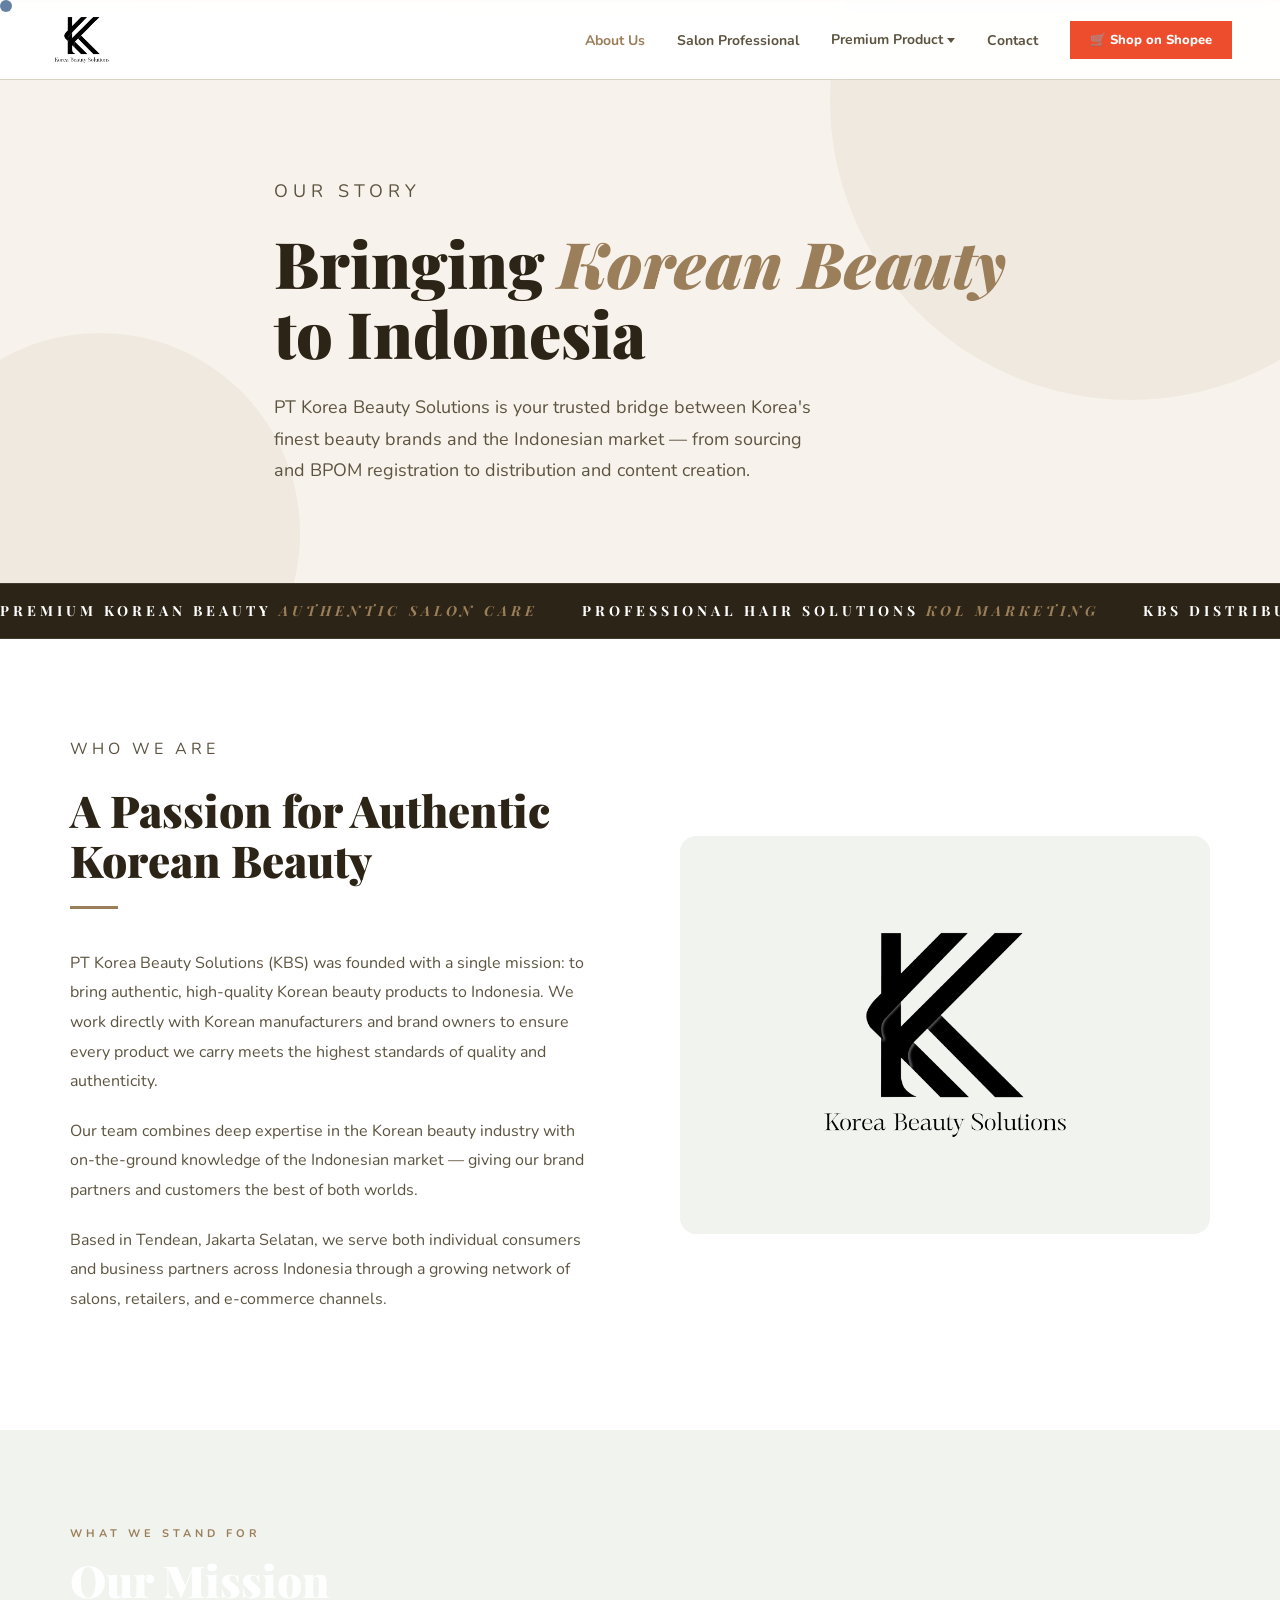
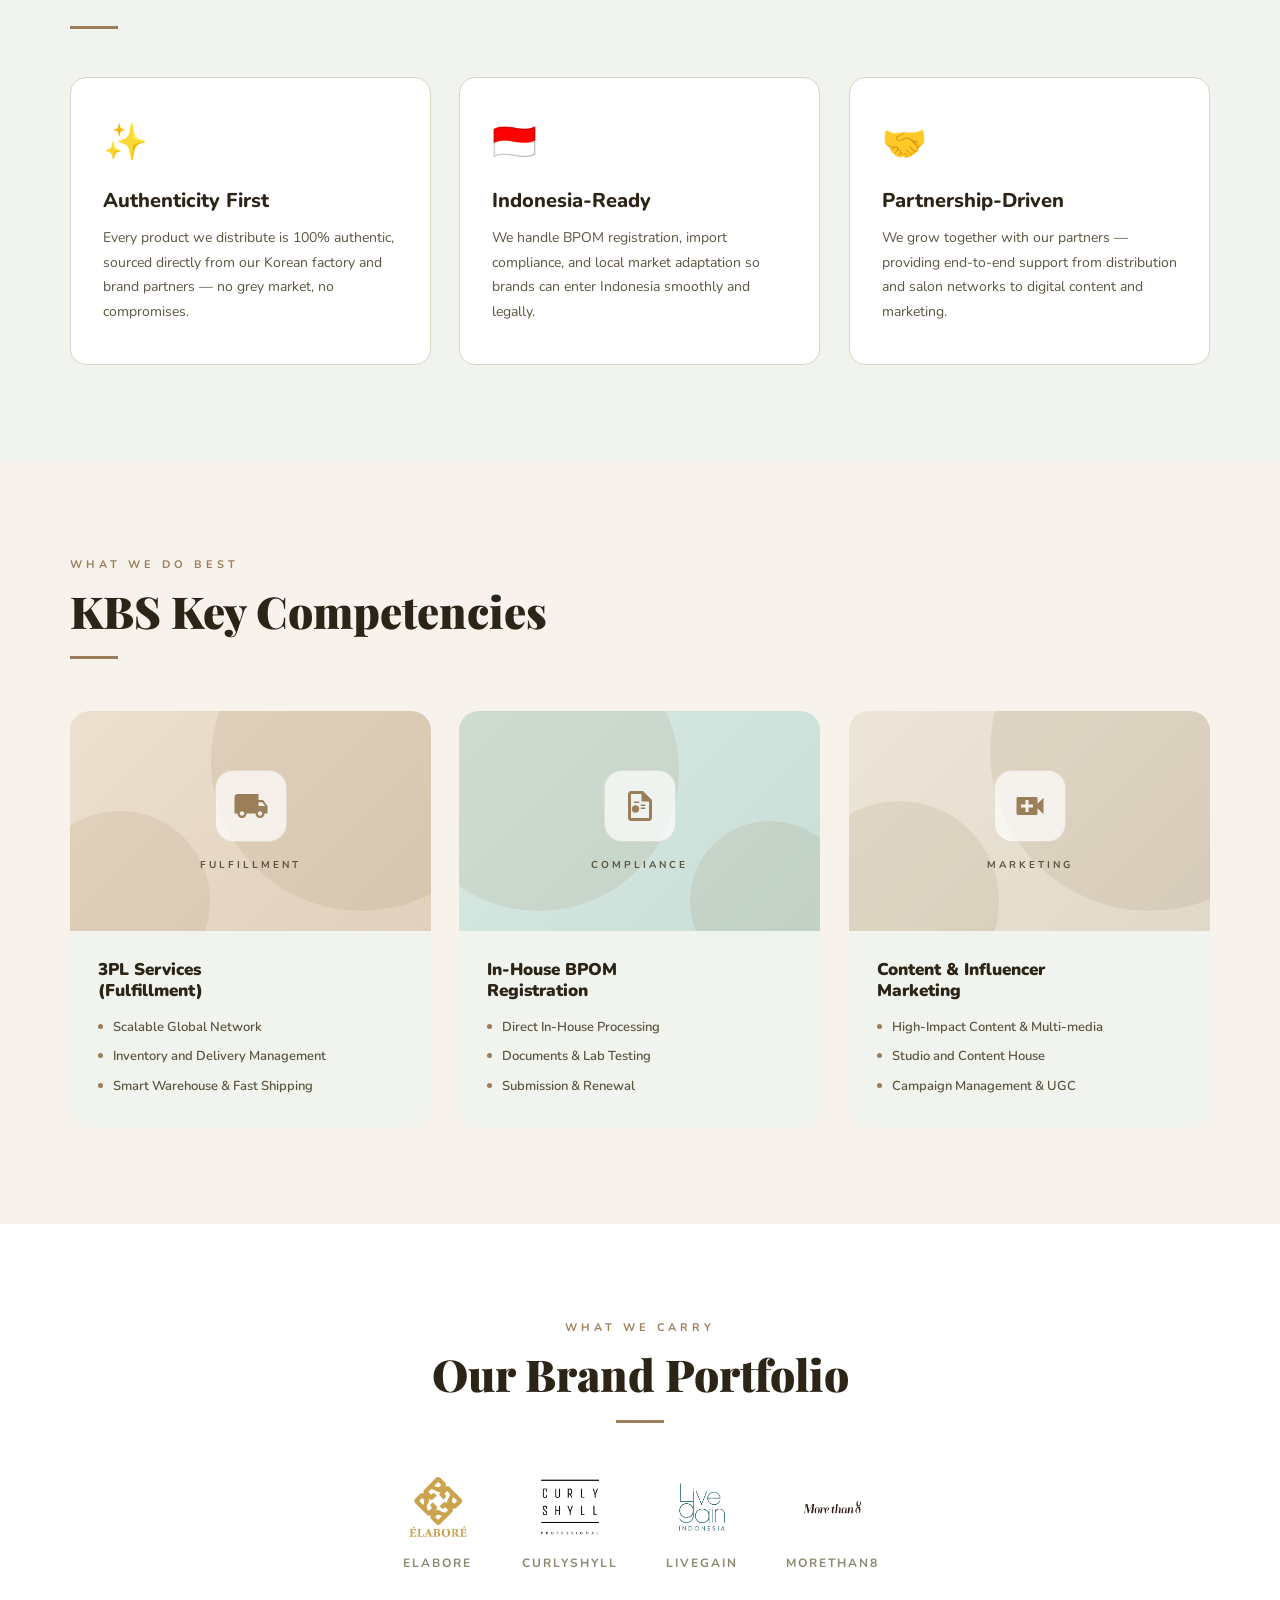
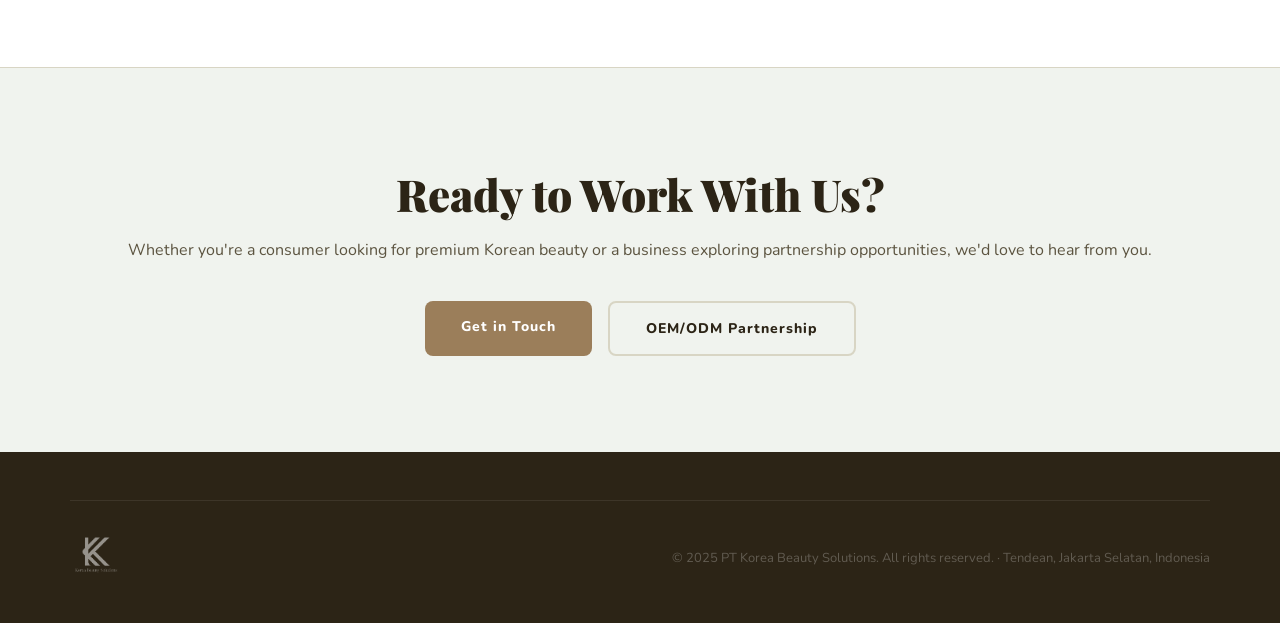
==== output/about.html @ 588a28ac "upload" ====
<!DOCTYPE html>
<html lang="en">
<head>
  <meta charset="UTF-8" />
  <meta name="viewport" content="width=device-width, initial-scale=1.0" />
  <title>About Us — Authentic Korean Beauty | PT Korea Beauty Solutions</title>
  <meta name="description" content="PT Korea Beauty Solutions is the trusted bridge between Korea's finest beauty brands and the Indonesian market. Authentic K-Beauty, salon professional hair care, and KOL marketing." />
  <meta name="keywords" content="K-beauty, Korean hair care, KOL, Authentic Korean beauty products Indonesia, PT Korea Beauty Solutions, BPOM registration" />
  <link rel="preconnect" href="https://fonts.googleapis.com">
  <link rel="preconnect" href="https://fonts.gstatic.com" crossorigin>
  <link href="https://fonts.googleapis.com/css2?family=Nunito:ital,wght@0,400;0,500;0,600;0,700;0,800;0,900;1,600&family=Playfair+Display:ital,wght@0,400;0,600;0,700;0,800;0,900;1,400;1,700&display=swap" rel="stylesheet">
  <style>
    * { margin: 0; padding: 0; box-sizing: border-box; }

    :root {
      --white:  #FFFFFF;
      --off:    #F0F3EE;
      --navy:   #2C2416;
      --mid:    #5C5440;
      --light:  #8A8870;
      --border: #D8D5C4;
      --gold:   #9B7E5A;
      --gold2:  #C4A878;
      --serif:  'Playfair Display', serif;
    }

    html { scroll-behavior: smooth; }

    body {
      font-family: 'Nunito', sans-serif;
      color: var(--navy);
      background: var(--white);
      overflow-x: hidden;
    }

    /* ── NAV ── */
    nav {
      position: fixed;
      top: 0; left: 0; right: 0;
      z-index: 200;
      display: flex;
      justify-content: space-between;
      align-items: center;
      padding: 0 48px;
      height: 80px;
      background: rgba(255,255,255,0.97);
      backdrop-filter: blur(12px);
      border-bottom: 1px solid var(--border);
    }

    .nav-logo img { height: 68px; width: auto; display: block; object-fit: contain; }

    .nav-links {
      display: flex;
      align-items: center;
      gap: 32px;
      list-style: none;
    }

    .nav-links a {
      text-decoration: none;
      font-size: 14px;
      font-weight: 700;
      color: var(--mid);
      transition: color 0.25s;
    }

    .nav-links a:hover { color: var(--gold); }

    .nav-dropdown { position: relative; }
    .nav-dropdown-trigger { display: flex; align-items: center; gap: 4px; cursor: pointer; }
    .nav-dropdown-trigger::after {
      content: '';
      width: 0; height: 0;
      border-left: 4px solid transparent;
      border-right: 4px solid transparent;
      border-top: 5px solid currentColor;
      margin-top: 1px;
      transition: transform 0.2s;
    }
    .nav-dropdown:hover .nav-dropdown-trigger::after { transform: rotate(180deg); }
    .nav-dropdown-menu {
      position: absolute;
      top: calc(100% + 12px);
      left: 50%;
      background: #fff;
      border: 1px solid var(--border);
      border-radius: 10px;
      padding: 6px 0;
      min-width: 172px;
      list-style: none;
      box-shadow: 0 10px 32px rgba(0,0,0,0.12);
      opacity: 0;
      visibility: hidden;
      transform: translateX(-50%) translateY(-6px);
      transition: opacity 0.22s ease, transform 0.22s ease, visibility 0.22s;
      z-index: 300;
    }
    .nav-dropdown:hover .nav-dropdown-menu { opacity: 1; visibility: visible; transform: translateX(-50%) translateY(0); }
    .nav-dropdown-menu li a { display: block; padding: 10px 20px; font-size: 13px !important; font-weight: 600 !important; color: var(--mid); white-space: nowrap; }
    .nav-dropdown-menu li a:hover { background: var(--off); color: var(--gold); }

    .nav-shopee {
      background: #EE4D2D !important;
      color: #fff !important;
      padding: 10px 20px;
      font-size: 13px !important;
      font-weight: 800 !important;
      display: flex !important;
      align-items: center;
      gap: 6px;
      transition: background 0.25s !important;
    }
    .nav-shopee:hover { background: #d43e21 !important; color: #fff !important; }

    .nav-toggle {
      display: none;
      flex-direction: column;
      gap: 5px;
      cursor: pointer;
      background: none;
      border: none;
    }
    .nav-toggle span { display: block; width: 22px; height: 2px; background: var(--navy); }

    /* ── HERO ── */
    .about-hero {
      padding-top: 80px;
      min-height: 500px;
      background: #F7F2EB;
      display: flex;
      align-items: center;
      position: relative;
      overflow: hidden;
    }

    .about-hero::after {
      content: '';
      position: absolute;
      top: 0; left: 0; right: 0;
      height: 3px;
      background: linear-gradient(to right, var(--gold2), var(--gold), var(--gold2));
    }

    .about-hero-deco {
      position: absolute;
      border-radius: 50%;
      background: var(--gold);
      opacity: 0.08;
      pointer-events: none;
    }

    .about-hero-inner {
      max-width: 1140px;
      margin: 0 auto;
      padding: 96px 48px;
      position: relative;
      z-index: 2;
    }

    .about-hero-label {
      font-size: 11px;
      font-weight: 700;
      letter-spacing: 5px;
      text-transform: uppercase;
      color: var(--gold);
      margin-bottom: 20px;
    }

    .about-hero h1 {
      font-family: var(--serif);
      font-size: clamp(36px, 5vw, 64px);
      font-weight: 900;
      color: var(--navy);
      line-height: 1.1;
      margin-bottom: 24px;
    }

    .about-hero h1 em {
      font-style: italic;
      color: var(--gold);
    }

    .about-hero p {
      font-size: 18px;
      font-weight: 400;
      color: var(--mid);
      max-width: 560px;
      line-height: 1.75;
    }

    /* ── SECTIONS ── */
    section { padding: 96px 48px; }
    .sec-inner { max-width: 1140px; margin: 0 auto; }

    .sec-label {
      font-size: 11px;
      font-weight: 700;
      letter-spacing: 4px;
      text-transform: uppercase;
      color: var(--gold);
      margin-bottom: 14px;
    }

    .sec-title {
      font-family: var(--serif);
      font-size: clamp(28px, 4vw, 44px);
      font-weight: 900;
      line-height: 1.15;
      margin-bottom: 20px;
    }

    .sec-divider {
      width: 48px;
      height: 3px;
      background: var(--gold);
      margin-bottom: 40px;
    }

    /* ── STORY ── */
    #story { background: var(--white); }

    .story-grid {
      display: grid;
      grid-template-columns: 1fr 1fr;
      gap: 80px;
      align-items: center;
    }

    .story-text p {
      font-size: 16px;
      font-weight: 400;
      color: var(--mid);
      line-height: 1.85;
      margin-bottom: 20px;
    }

    .story-img {
      border-radius: 16px;
      overflow: hidden;
      aspect-ratio: 4/3;
      background: var(--off);
      display: flex;
      align-items: center;
      justify-content: center;
    }

    .story-img img {
      width: 100%;
      height: 100%;
      object-fit: cover;
      display: block;
    }

    /* ── MISSION ── */
    #mission { background: var(--off); }

    .mission-grid {
      display: grid;
      grid-template-columns: repeat(3, 1fr);
      gap: 28px;
      margin-top: 48px;
    }

    .mission-card {
      background: var(--white);
      border: 1px solid var(--border);
      border-radius: 16px;
      padding: 40px 32px;
      transition: all 0.3s;
    }

    .mission-card:hover {
      border-color: var(--gold);
      box-shadow: 0 12px 40px rgba(155,126,90,0.12);
      transform: translateY(-4px);
    }

    .mission-icon {
      font-size: 36px;
      margin-bottom: 20px;
      display: block;
    }

    .mission-card h3 {
      font-size: 20px;
      font-weight: 800;
      color: var(--navy);
      margin-bottom: 12px;
    }

    .mission-card p {
      font-size: 14px;
      font-weight: 400;
      color: var(--mid);
      line-height: 1.75;
    }

    /* ── KEY COMPETENCIES ── */
    #values {
      background: #F7F2EB;
      position: relative;
      overflow: hidden;
    }

    .competency-grid {
      display: grid;
      grid-template-columns: repeat(3, 1fr);
      gap: 28px;
      margin-top: 52px;
    }

    .competency-card {
      position: relative;
      background: var(--off);
      border-radius: 20px;
      overflow: hidden;
      transition: transform 0.3s ease, box-shadow 0.3s ease;
    }

    .competency-card:hover {
      transform: translateY(-6px);
      box-shadow: 0 20px 56px rgba(44,36,22,0.12);
    }

    .competency-card-top {
      height: 220px;
      position: relative;
      overflow: hidden;
      display: flex;
      align-items: center;
      justify-content: center;
    }

    /* 각 카드별 배경 — 밝은 웜톤 */
    .competency-card:nth-child(1) .competency-card-top { background: linear-gradient(135deg, #EDE0CE 0%, #E0D0BC 100%); }
    .competency-card:nth-child(2) .competency-card-top { background: linear-gradient(135deg, #D8EAE4 0%, #C8DED6 100%); }
    .competency-card:nth-child(3) .competency-card-top { background: linear-gradient(135deg, #EDE6D8 0%, #E0D8C8 100%); }

    .competency-card-top-deco {
      position: absolute;
      border-radius: 50%;
      background: var(--gold);
      opacity: 0.14;
      pointer-events: none;
    }

    .competency-icon-wrap {
      position: relative;
      z-index: 2;
      display: flex;
      flex-direction: column;
      align-items: center;
      gap: 16px;
    }

    .competency-icon-box {
      width: 72px;
      height: 72px;
      border-radius: 18px;
      background: rgba(255,255,255,0.7);
      border: 1px solid rgba(155,126,90,0.2);
      display: flex;
      align-items: center;
      justify-content: center;
    }

    .competency-icon-box svg {
      width: 36px;
      height: 36px;
      fill: var(--gold);
    }

    .competency-icon-label {
      font-size: 10px;
      font-weight: 700;
      letter-spacing: 3px;
      text-transform: uppercase;
      color: var(--mid);
    }

    .competency-card-body {
      padding: 28px 28px 32px;
    }

    .competency-card-title {
      font-size: 17px;
      font-weight: 900;
      color: var(--navy);
      margin-bottom: 16px;
      line-height: 1.25;
    }

    .competency-list {
      list-style: none;
      display: flex;
      flex-direction: column;
      gap: 10px;
    }

    .competency-list li {
      display: flex;
      align-items: flex-start;
      gap: 10px;
      font-size: 13px;
      font-weight: 600;
      color: var(--mid);
      line-height: 1.5;
    }

    .competency-list li::before {
      content: '';
      flex-shrink: 0;
      width: 5px;
      height: 5px;
      border-radius: 50%;
      background: var(--gold);
      margin-top: 6px;
    }

    .value-item h3 {
      font-size: 18px;
      font-weight: 800;
      color: var(--navy);
      margin-bottom: 10px;
    }

    .value-item p {
      font-size: 14px;
      color: var(--mid);
      line-height: 1.75;
    }

    /* ── BRANDS STRIP ── */
    #our-brands { background: var(--white); }

    .brands-row {
      display: flex;
      align-items: center;
      gap: 48px;
      flex-wrap: wrap;
      justify-content: center;
      margin-top: 48px;
    }

    .brand-chip {
      display: flex;
      flex-direction: column;
      align-items: center;
      gap: 12px;
      text-decoration: none;
      transition: transform 0.25s;
    }

    .brand-chip:hover { transform: translateY(-4px); }

    .brand-chip img {
      height: 72px;
      object-fit: contain;
      filter: grayscale(30%);
      transition: filter 0.25s;
    }

    .brand-chip:hover img { filter: grayscale(0%); }

    .brand-chip span {
      font-size: 12px;
      font-weight: 700;
      letter-spacing: 2px;
      text-transform: uppercase;
      color: var(--light);
    }

    /* ── CTA ── */
    #cta-section {
      background: var(--off);
      text-align: center;
      border-top: 1px solid var(--border);
    }

    #cta-section h2 {
      font-family: var(--serif);
      font-size: clamp(28px, 4vw, 44px);
      font-weight: 900;
      color: var(--navy);
      margin-bottom: 16px;
    }

    #cta-section p {
      font-size: 16px;
      color: var(--mid);
      margin-bottom: 40px;
    }

    .cta-btns { display: flex; gap: 16px; justify-content: center; flex-wrap: wrap; }

    .btn-white {
      background: var(--gold);
      color: #fff;
      padding: 16px 36px;
      border-radius: 8px;
      font-family: 'Nunito', sans-serif;
      font-size: 14px;
      font-weight: 800;
      text-decoration: none;
      letter-spacing: 1px;
      transition: all 0.25s;
    }

    .btn-white:hover { background: var(--gold2); transform: translateY(-2px); }

    .btn-outline-white {
      background: transparent;
      color: var(--navy);
      border: 2px solid var(--border);
      padding: 16px 36px;
      border-radius: 8px;
      font-family: 'Nunito', sans-serif;
      font-size: 14px;
      font-weight: 800;
      text-decoration: none;
      letter-spacing: 1px;
      transition: all 0.25s;
    }

    .btn-outline-white:hover { border-color: var(--gold); color: var(--gold); }

    /* ── FOOTER ── */
    footer { background: var(--navy); padding: 48px 48px 36px; }
    .footer-inner { max-width: 1140px; margin: 0 auto; }
    .footer-bottom {
      display: flex;
      justify-content: space-between;
      align-items: center;
      flex-wrap: wrap;
      gap: 14px;
      border-top: 1px solid rgba(255,255,255,0.08);
      padding-top: 28px;
    }
    .footer-copy { font-size: 13px; color: rgba(255,255,255,0.25); }
    .footer-logo img { height: 52px; object-fit: contain; }

    /* ── ANIMATIONS ── */
    .fade-up {
      opacity: 0;
      transform: translateY(30px);
      transition: opacity 0.8s cubic-bezier(0.16, 1, 0.3, 1), transform 0.8s cubic-bezier(0.16, 1, 0.3, 1);
      will-change: opacity, transform;
    }
    .fade-up.visible {
      opacity: 1;
      transform: translateY(0);
    }
    .delay-1 { transition-delay: 0.1s; }
    .delay-2 { transition-delay: 0.2s; }
    .delay-3 { transition-delay: 0.3s; }

    /* ── RESPONSIVE ── */
    @media (max-width: 768px) {
      nav { padding: 0 20px; }
      .nav-links { display: none; position: fixed; top: 80px; left: 0; right: 0; background: var(--white); flex-direction: column; padding: 20px; gap: 16px; border-bottom: 1px solid var(--border); z-index: 199; }
      .nav-links.open { display: flex; }
      .nav-toggle { display: flex; }
      .nav-shopee { display: none !important; }
      section { padding: 64px 24px; }
      .about-hero-inner { padding: 72px 24px; }
      .story-grid { grid-template-columns: 1fr; gap: 40px; }
      .mission-grid { grid-template-columns: 1fr; }
      .competency-grid { grid-template-columns: 1fr; }
      footer { padding: 48px 24px 36px; }
    }
  </style>
  <link rel="stylesheet" href="premium.css">
</head>
<body>
  <div id="custom-cursor"></div>

  <!-- NAV -->
  <nav>
    <div class="nav-logo">
      <a href="b2c.html" style="display:block;line-height:0;">
        <img src="../KBS_logo.png" alt="PT Korea Beauty Solutions" />
      </a>
    </div>
    <ul class="nav-links" id="navLinks">
      <li><a href="about.html" style="color:var(--gold);">About Us</a></li>
      <li><a href="b2c.html#elabore">Salon Professional</a></li>
      <li class="nav-dropdown">
        <a href="#" class="nav-dropdown-trigger" onclick="return false;">Premium Product</a>
        <ul class="nav-dropdown-menu">
          <li><a href="b2c.html#curlyshyll">Curlyshyll</a></li>
          <li><a href="b2c.html#morethan8">Morethan8</a></li>
          <li><a href="b2c.html#livegain">Livegain</a></li>
        </ul>
      </li>
      <li><a href="b2c.html#contact">Contact</a></li>
      <li><a href="https://shopee.co.id/koreabeautysolutions.id" target="_blank" class="nav-shopee">🛒 Shop on Shopee</a></li>
    </ul>
    <button class="nav-toggle" id="navToggle" aria-label="Menu">
      <span></span><span></span><span></span>
    </button>
  </nav>

  <!-- HERO -->
  <div class="about-hero">
    <div class="about-hero-deco" style="width:600px;height:600px;top:-200px;right:-150px;"></div>
    <div class="about-hero-deco" style="width:400px;height:400px;bottom:-150px;left:-100px;"></div>
    <div class="about-hero-inner fade-up">
      <p class="about-hero-label">Our Story</p>
      <h1>Bringing <em>Korean Beauty</em><br/>to Indonesia</h1>
      <p>PT Korea Beauty Solutions is your trusted bridge between Korea's finest beauty brands and the Indonesian market — from sourcing and BPOM registration to distribution and content creation.</p>
    </div>
  </div>

  <!-- PREMIUM MARQUEE -->
  <div class="marquee-container">
    <div class="marquee-content">
      <span class="marquee-text">Premium Korean Beauty <em>Authentic Salon Care</em></span>
      <span class="marquee-text">Professional Hair Solutions <em>KOL Marketing</em></span>
      <span class="marquee-text">KBS Distribution <em>Directly to You</em></span>
      <span class="marquee-text">Premium Korean Beauty <em>Authentic Salon Care</em></span>
      <span class="marquee-text">Professional Hair Solutions <em>KOL Marketing</em></span>
      <span class="marquee-text">KBS Distribution <em>Directly to You</em></span>
    </div>
  </div>

  <!-- STORY -->
  <section id="story">
    <div class="sec-inner">
      <div class="story-grid">
        <div class="story-text fade-up">
          <p class="sec-label">Who We Are</p>
          <h2 class="sec-title">A Passion for Authentic Korean Beauty</h2>
          <div class="sec-divider"></div>
          <p>PT Korea Beauty Solutions (KBS) was founded with a single mission: to bring authentic, high-quality Korean beauty products to Indonesia. We work directly with Korean manufacturers and brand owners to ensure every product we carry meets the highest standards of quality and authenticity.</p>
          <p>Our team combines deep expertise in the Korean beauty industry with on-the-ground knowledge of the Indonesian market — giving our brand partners and customers the best of both worlds.</p>
          <p>Based in Tendean, Jakarta Selatan, we serve both individual consumers and business partners across Indonesia through a growing network of salons, retailers, and e-commerce channels.</p>
        </div>
        <div class="story-img fade-up delay-1">
          <img src="../KBS_logo.png" alt="PT Korea Beauty Solutions"
            style="object-fit:contain; padding:48px; background:var(--off);" />
        </div>
      </div>
    </div>
  </section>

  <!-- MISSION -->
  <section id="mission">
    <div class="sec-inner">
      <p class="sec-label fade-up">What We Stand For</p>
      <h2 class="sec-title fade-up" style="color:#fff;">Our Mission</h2>
      <div class="sec-divider fade-up"></div>
      <div class="mission-grid">
        <div class="mission-card fade-up">
          <span class="mission-icon">✨</span>
          <h3>Authenticity First</h3>
          <p>Every product we distribute is 100% authentic, sourced directly from our Korean factory and brand partners — no grey market, no compromises.</p>
        </div>
        <div class="mission-card fade-up delay-1">
          <span class="mission-icon">🇮🇩</span>
          <h3>Indonesia-Ready</h3>
          <p>We handle BPOM registration, import compliance, and local market adaptation so brands can enter Indonesia smoothly and legally.</p>
        </div>
        <div class="mission-card fade-up delay-2">
          <span class="mission-icon">🤝</span>
          <h3>Partnership-Driven</h3>
          <p>We grow together with our partners — providing end-to-end support from distribution and salon networks to digital content and marketing.</p>
        </div>
      </div>
    </div>
  </section>

  <!-- KEY COMPETENCIES -->
  <section id="values">
    <div class="sec-inner">
      <p class="sec-label fade-up">What We Do Best</p>
      <h2 class="sec-title fade-up">KBS Key Competencies</h2>
      <div class="sec-divider fade-up"></div>

      <div class="competency-grid">

        <!-- 3PL SERVICES -->
        <div class="competency-card fade-up">
          <div class="competency-card-top">
            <div class="competency-card-top-deco" style="width:300px;height:300px;top:-100px;right:-80px;"></div>
            <div class="competency-card-top-deco" style="width:180px;height:180px;bottom:-60px;left:-40px;"></div>
            <div class="competency-icon-wrap">
              <div class="competency-icon-box">
                <svg viewBox="0 0 24 24" xmlns="http://www.w3.org/2000/svg">
                  <path d="M20 8h-3V4H3c-1.1 0-2 .9-2 2v11h2c0 1.66 1.34 3 3 3s3-1.34 3-3h6c0 1.66 1.34 3 3 3s3-1.34 3-3h2v-5l-3-4zM6 18.5c-.83 0-1.5-.67-1.5-1.5s.67-1.5 1.5-1.5 1.5.67 1.5 1.5-.67 1.5-1.5 1.5zm13.5-9l1.96 2.5H17V9.5h2.5zm-1.5 9c-.83 0-1.5-.67-1.5-1.5s.67-1.5 1.5-1.5 1.5.67 1.5 1.5-.67 1.5-1.5 1.5z"/>
                </svg>
              </div>
              <span class="competency-icon-label">Fulfillment</span>
            </div>
          </div>
          <div class="competency-card-body">
            <div class="competency-card-title">3PL Services<br/>(Fulfillment)</div>
            <ul class="competency-list">
              <li>Scalable Global Network</li>
              <li>Inventory and Delivery Management</li>
              <li>Smart Warehouse &amp; Fast Shipping</li>
            </ul>
          </div>
        </div>

        <!-- BPOM REGISTRATION -->
        <div class="competency-card fade-up delay-1">
          <div class="competency-card-top">
            <div class="competency-card-top-deco" style="width:280px;height:280px;top:-80px;left:-60px;"></div>
            <div class="competency-card-top-deco" style="width:160px;height:160px;bottom:-50px;right:-30px;"></div>
            <div class="competency-icon-wrap">
              <div class="competency-icon-box">
                <svg viewBox="0 0 24 24" xmlns="http://www.w3.org/2000/svg">
                  <path d="M14 2H6c-1.1 0-2 .9-2 2v16c0 1.1.9 2 2 2h12c1.1 0 2-.9 2-2V8l-6-6zm4 18H6V4h7v5h5v11zM11.5 14c0 1.38-1.12 2.5-2.5 2.5S6.5 15.38 6.5 14s1.12-2.5 2.5-2.5 2.5 1.12 2.5 2.5zm0-5H8v1h3.5V9zm4 4h-3v1h3v-1zm0-2h-3v1h3v-1z"/>
                </svg>
              </div>
              <span class="competency-icon-label">Compliance</span>
            </div>
          </div>
          <div class="competency-card-body">
            <div class="competency-card-title">In-House BPOM<br/>Registration</div>
            <ul class="competency-list">
              <li>Direct In-House Processing</li>
              <li>Documents &amp; Lab Testing</li>
              <li>Submission &amp; Renewal</li>
            </ul>
          </div>
        </div>

        <!-- CONTENT & INFLUENCER MARKETING -->
        <div class="competency-card fade-up delay-2">
          <div class="competency-card-top">
            <div class="competency-card-top-deco" style="width:320px;height:320px;top:-120px;right:-100px;"></div>
            <div class="competency-card-top-deco" style="width:200px;height:200px;bottom:-70px;left:-50px;"></div>
            <div class="competency-icon-wrap">
              <div class="competency-icon-box">
                <svg viewBox="0 0 24 24" xmlns="http://www.w3.org/2000/svg">
                  <path d="M17 10.5V7c0-.55-.45-1-1-1H4c-.55 0-1 .45-1 1v10c0 .55.45 1 1 1h12c.55 0 1-.45 1-1v-3.5l4 4v-11l-4 4zM14 13h-3v3H9v-3H6v-2h3V8h2v3h3v2z"/>
                </svg>
              </div>
              <span class="competency-icon-label">Marketing</span>
            </div>
          </div>
          <div class="competency-card-body">
            <div class="competency-card-title">Content &amp; Influencer<br/>Marketing</div>
            <ul class="competency-list">
              <li>High-Impact Content &amp; Multi-media</li>
              <li>Studio and Content House</li>
              <li>Campaign Management &amp; UGC</li>
            </ul>
          </div>
        </div>

      </div>
    </div>
  </section>

  <!-- OUR BRANDS -->
  <section id="our-brands">
    <div class="sec-inner" style="text-align:center;">
      <p class="sec-label fade-up" style="text-align:center;">What We Carry</p>
      <h2 class="sec-title fade-up">Our Brand Portfolio</h2>
      <div class="sec-divider fade-up" style="margin:16px auto 0;"></div>
      <div class="brands-row fade-up delay-1">
        <a class="brand-chip" href="b2c.html#elabore">
          <img src="../Elabore_logo.png" alt="Elabore" />
          <span>Elabore</span>
        </a>
        <a class="brand-chip" href="b2c.html#curlyshyll">
          <img src="../Curlyshyll_logo.png" alt="Curlyshyll" />
          <span>Curlyshyll</span>
        </a>
        <a class="brand-chip" href="b2c.html#livegain">
          <img src="../livegain_logo.png" alt="Livegain" />
          <span>Livegain</span>
        </a>
        <a class="brand-chip" href="b2c.html#morethan8">
          <img src="../morethan8_logo.png" alt="Morethan8" />
          <span>Morethan8</span>
        </a>
      </div>
    </div>
  </section>

  <!-- CTA -->
  <section id="cta-section">
    <div class="sec-inner fade-up">
      <h2>Ready to Work With Us?</h2>
      <p>Whether you're a consumer looking for premium Korean beauty or a business exploring partnership opportunities, we'd love to hear from you.</p>
      <div class="cta-btns">
        <a href="b2c.html#contact" class="btn-white">Get in Touch</a>
        <a href="b2b.html" class="btn-outline-white">OEM/ODM Partnership</a>
      </div>
    </div>
  </section>

  <!-- FOOTER -->
  <footer>
    <div class="footer-inner">
      <div class="footer-bottom">
        <div class="footer-logo">
          <img src="../KBS_logo.png" alt="PT Korea Beauty Solutions"
            style="filter:brightness(0) invert(1); opacity:0.5;" />
        </div>
        <div class="footer-copy">© 2025 PT Korea Beauty Solutions. All rights reserved. · Tendean, Jakarta Selatan, Indonesia</div>
      </div>
    </div>
  </footer>

  <script>
    /* Mobile nav toggle */
    const navToggle = document.getElementById('navToggle');
    const navLinks  = document.getElementById('navLinks');
    navToggle.addEventListener('click', () => navLinks.classList.toggle('open'));

    /* Intersection Observer for Fade-up animations */
    document.addEventListener("DOMContentLoaded", function() {
      const observerOptions = {
        root: null,
        rootMargin: '0px',
        threshold: 0.15
      };

      const observer = new IntersectionObserver((entries, observer) => {
        entries.forEach(entry => {
          if (entry.isIntersecting) {
            entry.target.classList.add('visible');
            observer.unobserve(entry.target);
          }
        });
      }, observerOptions);

      const fadeElements = document.querySelectorAll('.fade-up');
      fadeElements.forEach(el => observer.observe(el));
    });
  </script>
  <script src="premium.js"></script>
</body>
</html>
---- output/premium.css ----
/* PREMIUM UI/UX STYLES */

/* ── CUSTOM CURSOR ── */
body {
  /* cursor: none; Optional: hide default cursor, but keeping it visible as fallback is safer */
}

#custom-cursor {
  position: fixed;
  top: 0; left: 0;
  width: 12px; height: 12px;
  background-color: var(--gold, #9B7E5A);
  border-radius: 50%;
  pointer-events: none;
  z-index: 9999;
  transform: translate(-50%, -50%);
  transition: width 0.3s cubic-bezier(0.25, 1, 0.5, 1), height 0.3s cubic-bezier(0.25, 1, 0.5, 1), background-color 0.3s;
  mix-blend-mode: difference; /* Creates a premium invert effect */
}

#custom-cursor.hovered {
  width: 48px;
  height: 48px;
  background-color: rgba(255, 255, 255, 0.8);
  mix-blend-mode: normal;
}

/* ── MARQUEE TICKER ── */
.marquee-container {
  width: 100%;
  overflow: hidden;
  background: var(--navy, #2C2416);
  color: #fff;
  padding: 16px 0;
  border-top: 1px solid rgba(255,255,255,0.1);
  border-bottom: 1px solid rgba(255,255,255,0.1);
  white-space: nowrap;
  display: flex;
  align-items: center;
}

.marquee-content {
  display: inline-block;
  animation: marquee 30s linear infinite;
}

.marquee-text {
  font-family: var(--serif, 'Playfair Display', serif);
  font-size: 14px;
  font-weight: 700;
  letter-spacing: 4px;
  text-transform: uppercase;
  margin-right: 40px;
}

.marquee-text em {
  font-style: italic;
  color: var(--gold, #9B7E5A);
}

@keyframes marquee {
  0%   { transform: translateX(0); }
  100% { transform: translateX(-50%); }
}

/* ── MAGAZINE ASYMMETRIC OVERLAPS ── */
.asymmetric-wrap {
  position: relative;
  z-index: 1;
}

.asymmetric-wrap .overlap-text {
  position: absolute;
  top: -40px;
  left: -20px;
  z-index: 2;
  background: var(--white, #fff);
  padding: 24px;
  box-shadow: 0 20px 40px rgba(0,0,0,0.08);
  max-width: 80%;
}

.asymmetric-wrap .overlap-img {
  position: relative;
  z-index: 1;
}



/* ── ADDITIONAL REVEAL EFFECTS ── */
.reveal-text {
  clip-path: polygon(0 0, 100% 0, 100% 100%, 0% 100%);
}

.reveal-text span {
  display: inline-block;
  transform: translateY(100%);
  opacity: 0;
  transition: transform 0.8s cubic-bezier(0.25, 1, 0.5, 1), opacity 0.8s;
}

.reveal-text.visible span {
  transform: translateY(0);
  opacity: 1;
}

.parallax-bg {
  background-attachment: fixed;
  background-position: center;
  background-repeat: no-repeat;
  background-size: cover;
}
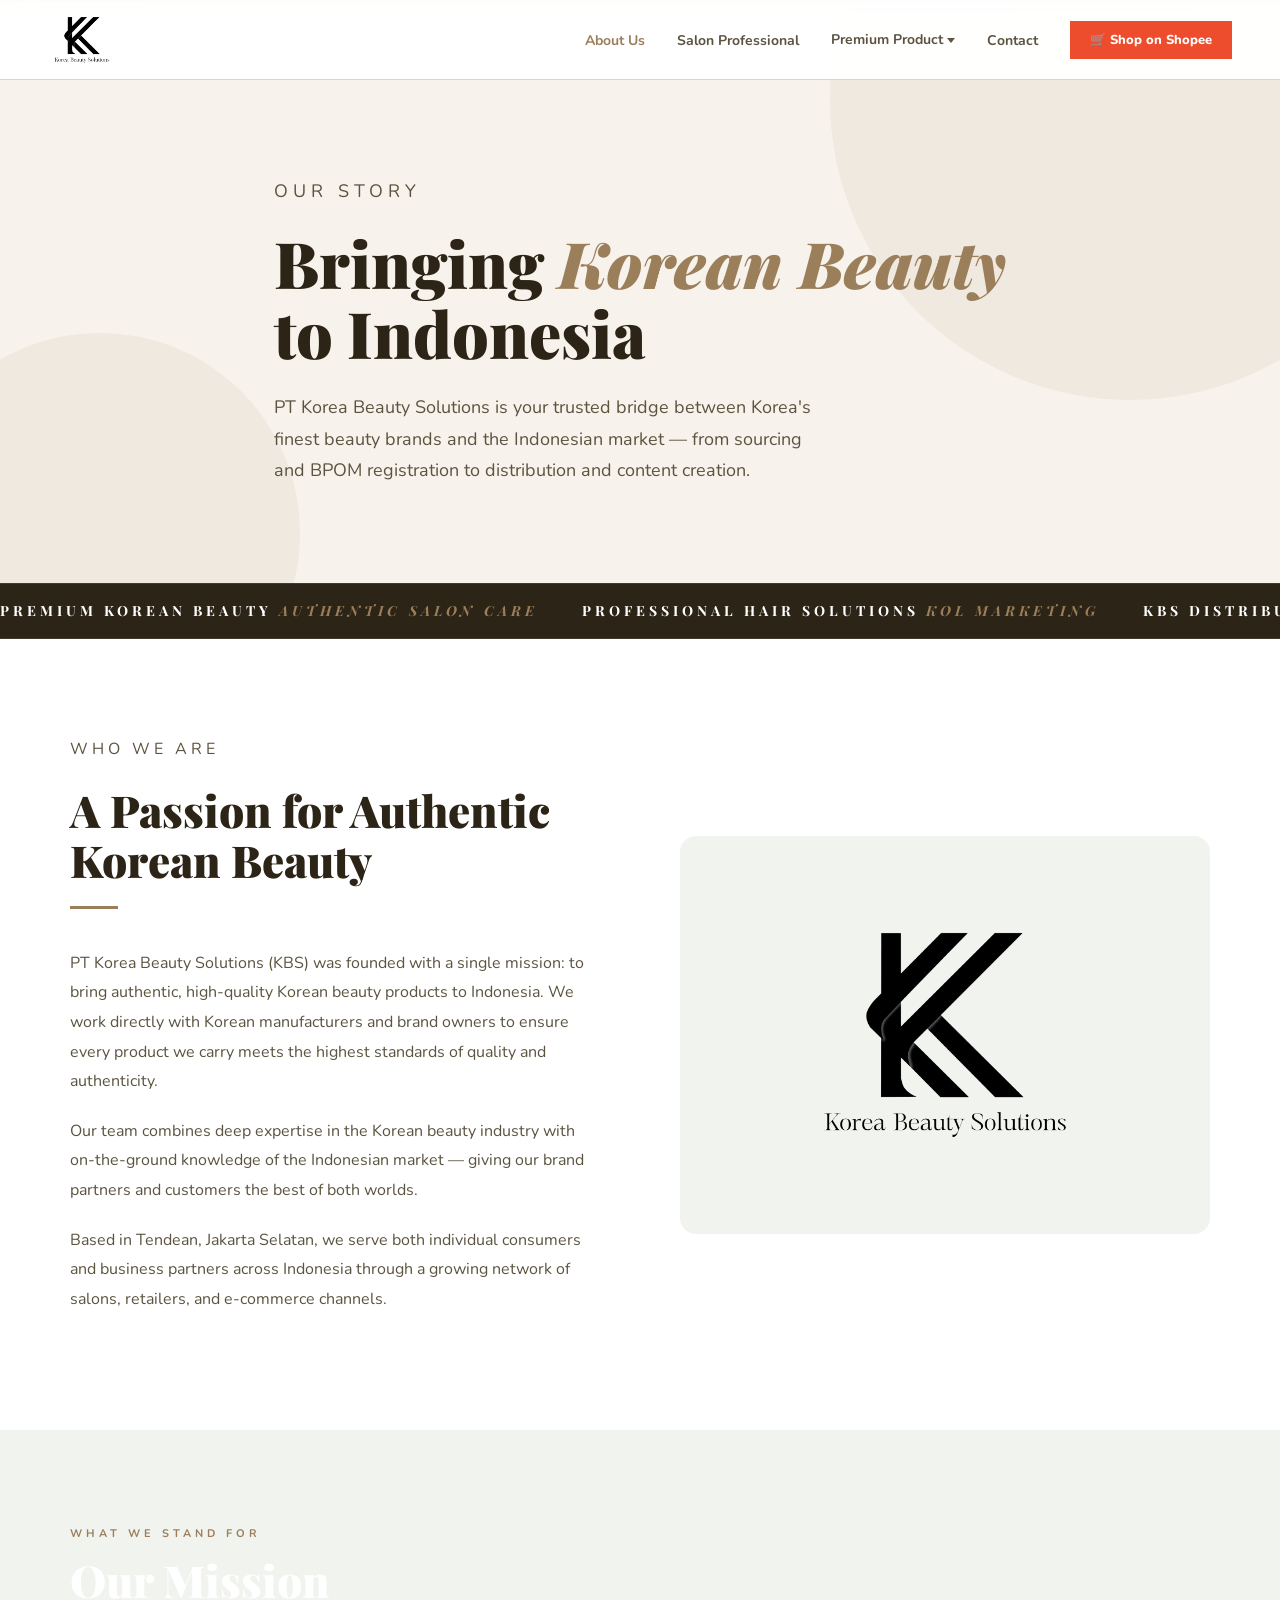
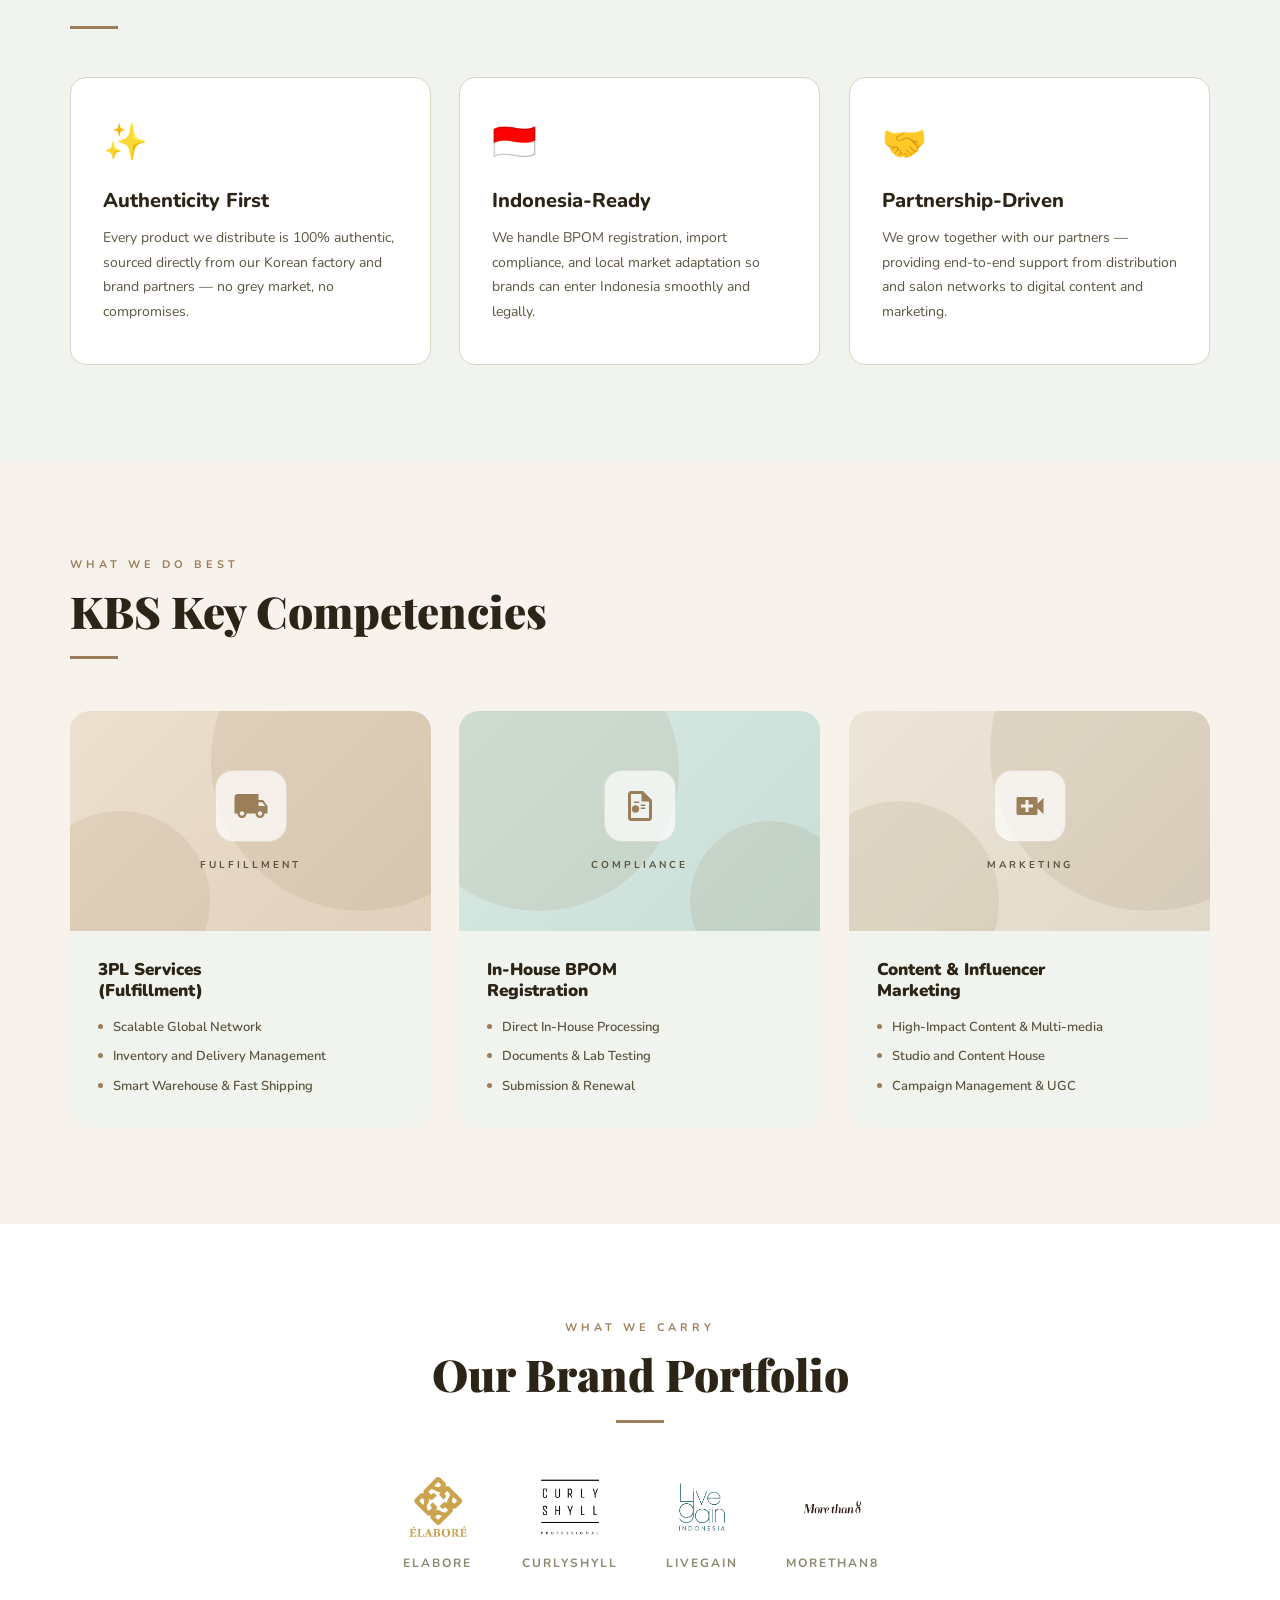
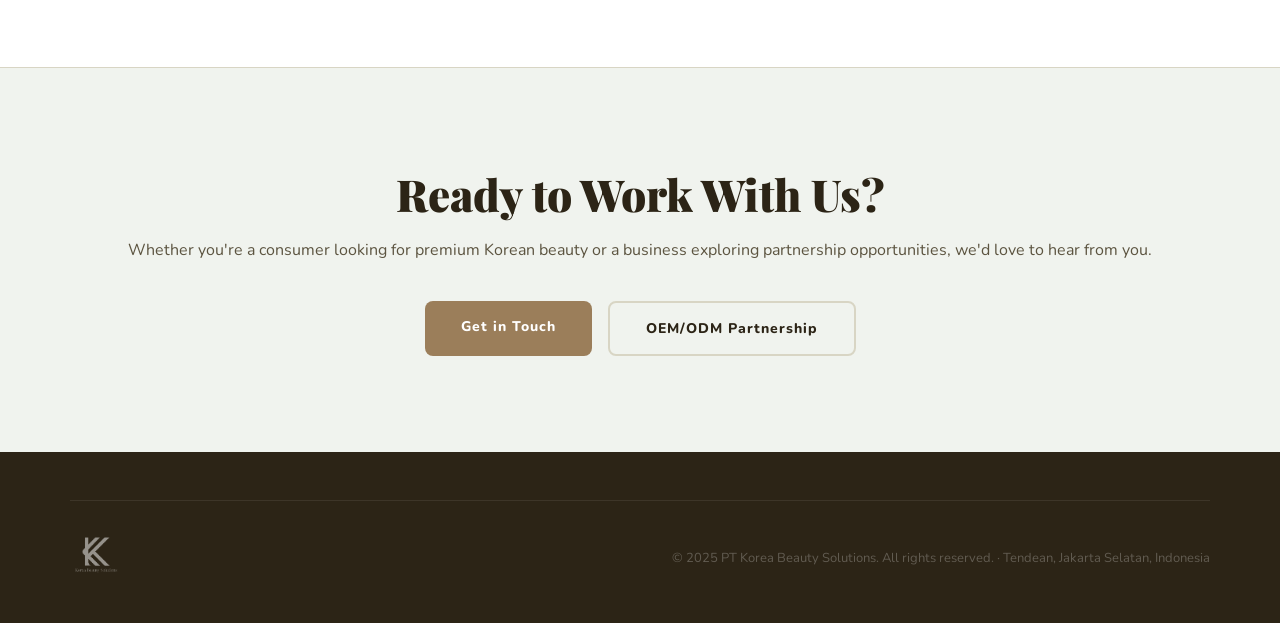
==== commit 7879953a: "260518" ====
--- a/output/about.html
+++ b/output/about.html
@@ -557,24 +557,83 @@
 
     /* ── RESPONSIVE ── */
     @media (max-width: 768px) {
-      nav { padding: 0 20px; }
-      .nav-links { display: none; position: fixed; top: 80px; left: 0; right: 0; background: var(--white); flex-direction: column; padding: 20px; gap: 16px; border-bottom: 1px solid var(--border); z-index: 199; }
+      nav { padding: 0 20px; height: 70px; }
+      .nav-logo img { height: 52px; }
+
+      .nav-links {
+        display: none;
+        position: fixed;
+        top: 70px; left: 0; right: 0;
+        background: var(--white);
+        flex-direction: column;
+        padding: 16px 20px 24px;
+        gap: 4px;
+        border-bottom: 1px solid var(--border);
+        z-index: 199;
+        max-height: calc(100vh - 70px);
+        overflow-y: auto;
+      }
       .nav-links.open { display: flex; }
       .nav-toggle { display: flex; }
       .nav-shopee { display: none !important; }
-      section { padding: 64px 24px; }
-      .about-hero-inner { padding: 72px 24px; }
-      .story-grid { grid-template-columns: 1fr; gap: 40px; }
-      .mission-grid { grid-template-columns: 1fr; }
-      .competency-grid { grid-template-columns: 1fr; }
-      footer { padding: 48px 24px 36px; }
+
+      /* 모바일 드롭다운 펼침 */
+      .nav-dropdown-menu {
+        position: static;
+        opacity: 1;
+        visibility: visible;
+        transform: none;
+        box-shadow: none;
+        border: none;
+        border-radius: 0;
+        padding: 4px 0 4px 16px;
+        background: transparent;
+        min-width: unset;
+      }
+      .nav-dropdown-menu li a { padding: 7px 0; font-size: 13px !important; color: var(--light); }
+      .nav-dropdown-trigger::after { display: none; }
+
+      section { padding: 56px 20px; }
+      .about-hero { min-height: 400px; }
+      .about-hero-inner { padding: 64px 20px; }
+      .about-hero h1 { font-size: clamp(28px, 7vw, 44px); }
+
+      .story-grid { grid-template-columns: 1fr; gap: 32px; }
+      .story-img { aspect-ratio: 16/9; }
+
+      .mission-grid { grid-template-columns: 1fr; gap: 16px; }
+      .mission-card { padding: 28px 24px; }
+
+      .competency-grid { grid-template-columns: 1fr; gap: 20px; }
+      .competency-card-top { height: 160px; }
+
+      .brands-row { gap: 32px; }
+
+      footer { padding: 40px 20px 28px; }
+      .footer-bottom { flex-direction: column; text-align: center; gap: 12px; }
+    }
+
+    @media (max-width: 480px) {
+      section { padding: 48px 16px; }
+      .about-hero-inner { padding: 56px 16px; }
+      .about-hero h1 { font-size: clamp(26px, 8vw, 36px); }
+      .about-hero p { font-size: 15px; }
+
+      .mission-card { padding: 24px 20px; }
+      .competency-card-top { height: 140px; }
+      .competency-card-body { padding: 20px 20px 24px; }
+      .competency-card-title { font-size: 15px; }
+      .competency-list li { font-size: 12px; }
+
+      .cta-btns { flex-direction: column; align-items: center; }
+      .btn-white, .btn-outline-white { width: 100%; max-width: 280px; text-align: center; }
+
+      footer { padding: 32px 16px 24px; }
     }
   </style>
   <link rel="stylesheet" href="premium.css">
 </head>
 <body>
-  <div id="custom-cursor"></div>
-
   <!-- NAV -->
   <nav>
     <div class="nav-logo">
--- a/output/premium.css
+++ b/output/premium.css
@@ -1,29 +1,5 @@
 /* PREMIUM UI/UX STYLES */
 
-/* ── CUSTOM CURSOR ── */
-body {
-  /* cursor: none; Optional: hide default cursor, but keeping it visible as fallback is safer */
-}
-
-#custom-cursor {
-  position: fixed;
-  top: 0; left: 0;
-  width: 12px; height: 12px;
-  background-color: var(--gold, #9B7E5A);
-  border-radius: 50%;
-  pointer-events: none;
-  z-index: 9999;
-  transform: translate(-50%, -50%);
-  transition: width 0.3s cubic-bezier(0.25, 1, 0.5, 1), height 0.3s cubic-bezier(0.25, 1, 0.5, 1), background-color 0.3s;
-  mix-blend-mode: difference; /* Creates a premium invert effect */
-}
-
-#custom-cursor.hovered {
-  width: 48px;
-  height: 48px;
-  background-color: rgba(255, 255, 255, 0.8);
-  mix-blend-mode: normal;
-}
 
 /* ── MARQUEE TICKER ── */
 .marquee-container {
@@ -110,3 +86,9 @@
   background-repeat: no-repeat;
   background-size: cover;
 }
+
+/* 모바일: 커스텀 커서 비활성화, parallax 비활성화 */
+@media (max-width: 768px) {
+  #custom-cursor { display: none; }
+  .parallax-bg { background-attachment: scroll; }
+}
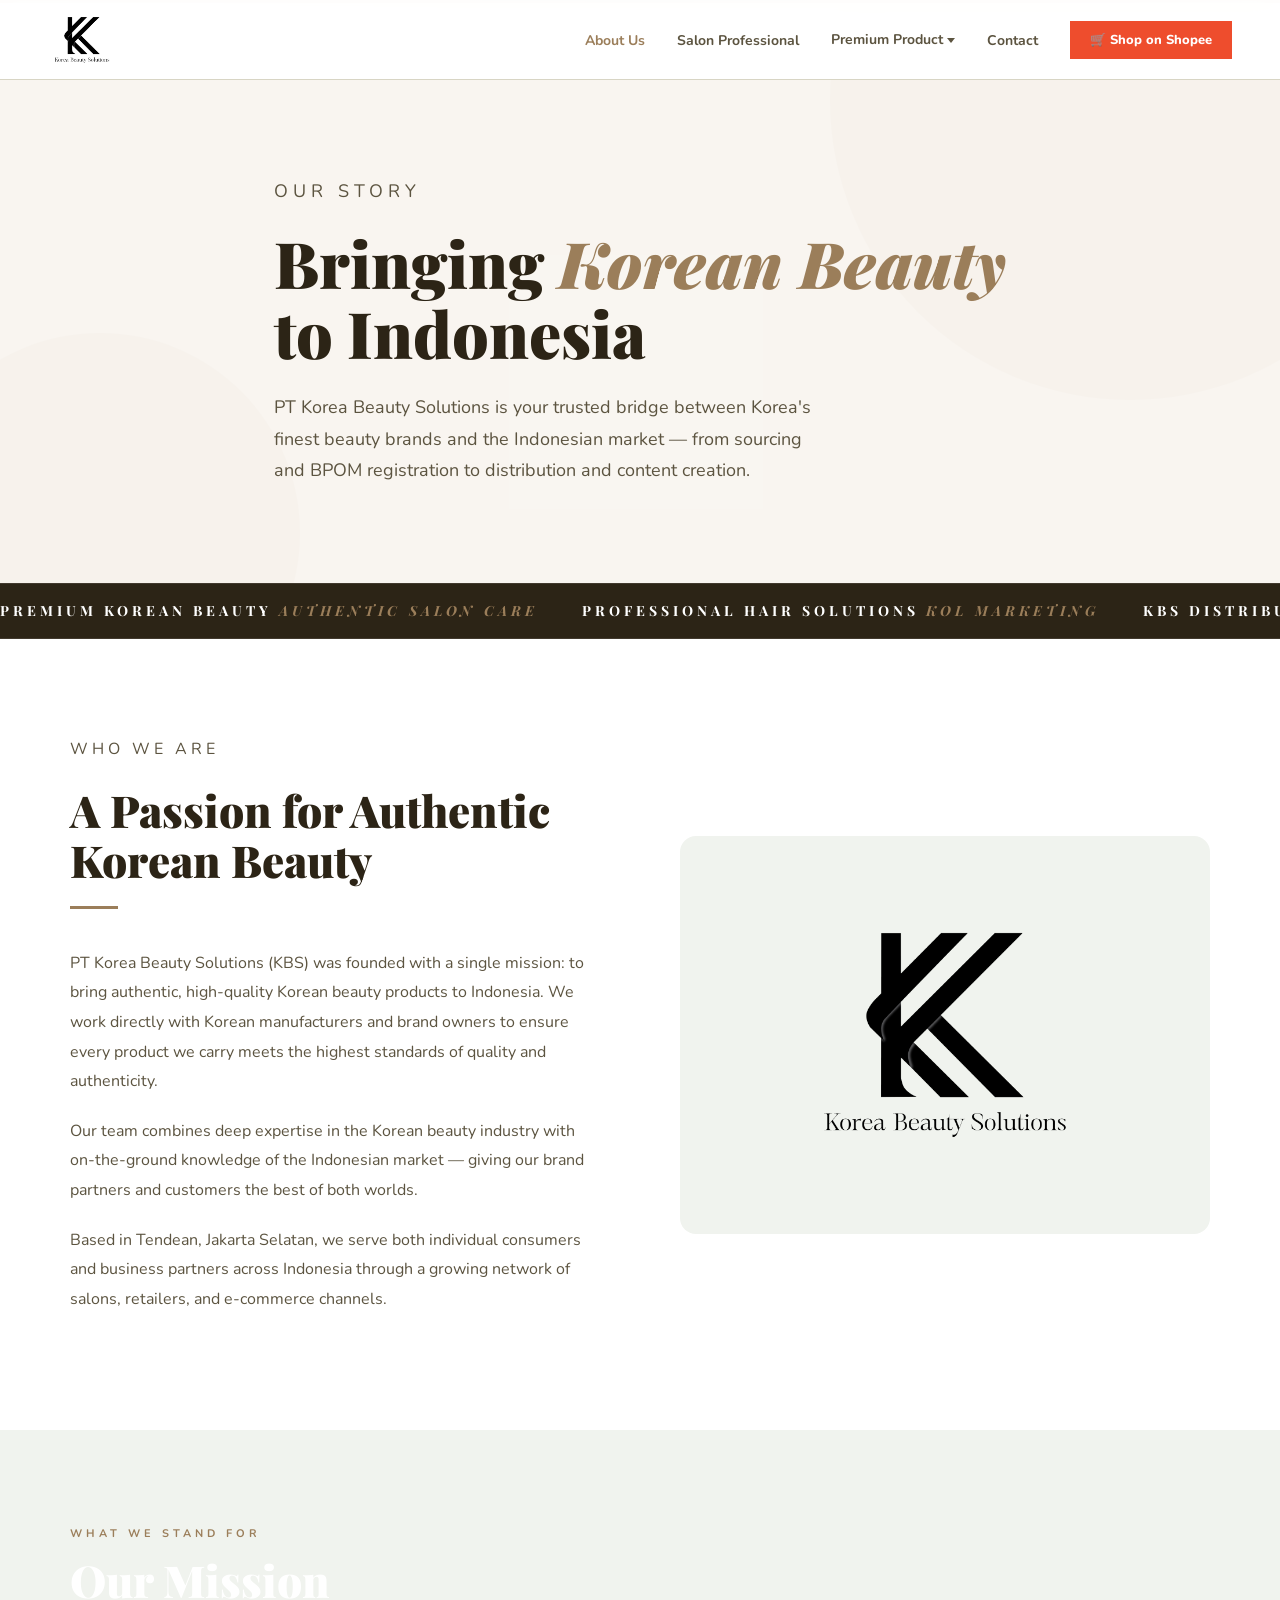
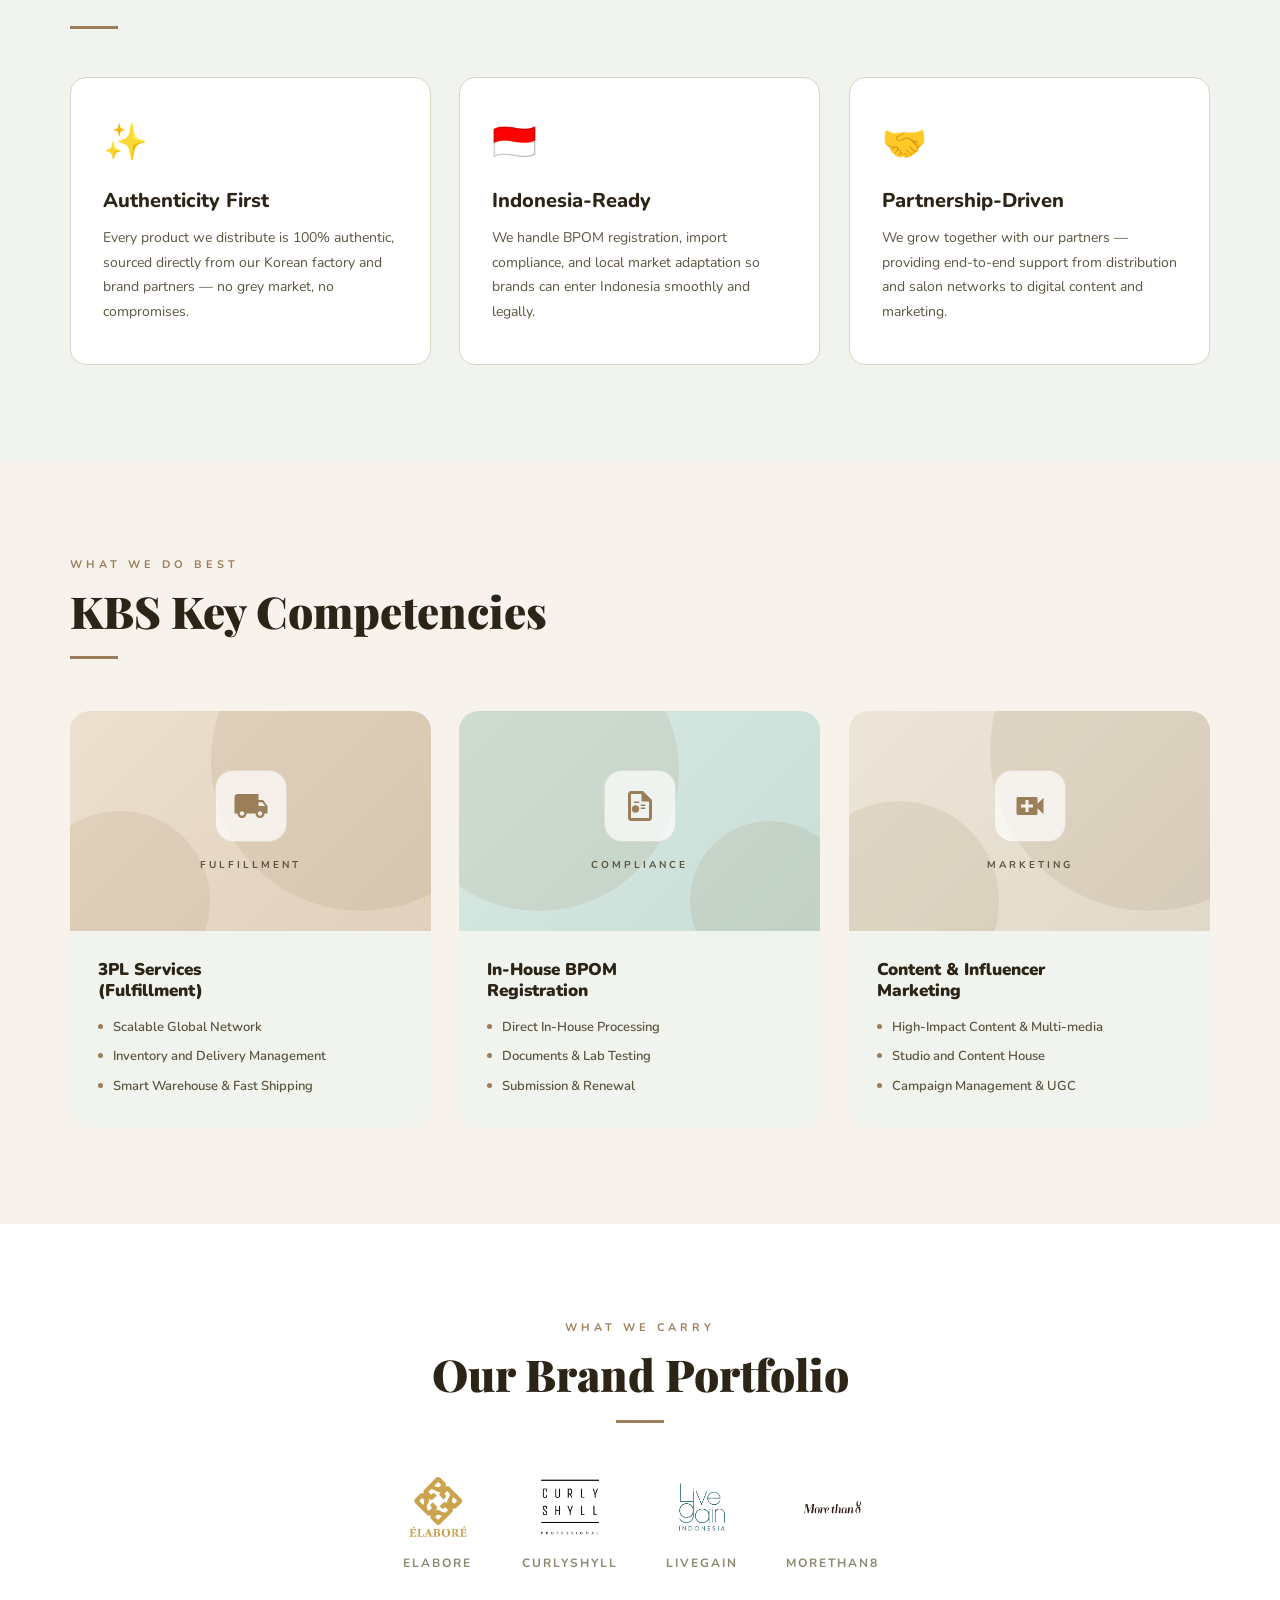
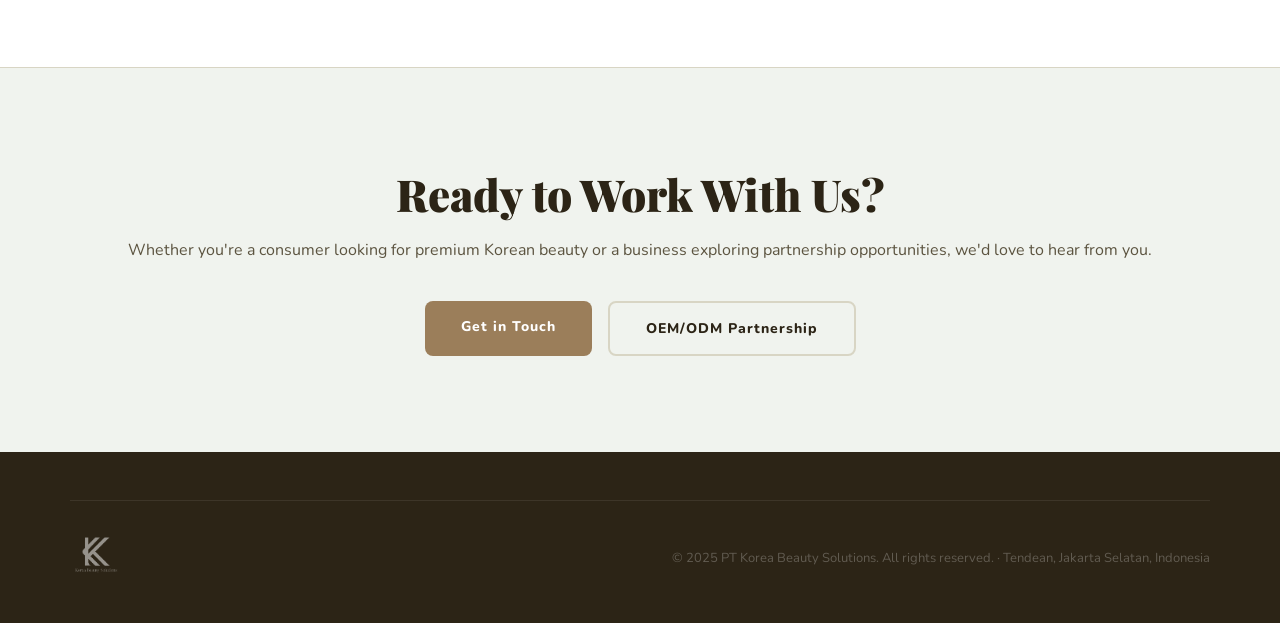
==== commit 8ea0e05d: "aboutus2" ====
--- a/output/about.html
+++ b/output/about.html
@@ -3,9 +3,17 @@
 <head>
   <meta charset="UTF-8" />
   <meta name="viewport" content="width=device-width, initial-scale=1.0" />
-  <title>About Us — Authentic Korean Beauty | PT Korea Beauty Solutions</title>
-  <meta name="description" content="PT Korea Beauty Solutions is the trusted bridge between Korea's finest beauty brands and the Indonesian market. Authentic K-Beauty, salon professional hair care, and KOL marketing." />
-  <meta name="keywords" content="K-beauty, Korean hair care, KOL, Authentic Korean beauty products Indonesia, PT Korea Beauty Solutions, BPOM registration" />
+  <title>Tentang Kami | PT Korea Beauty Solutions — Distributor K-Beauty Indonesia</title>
+  <meta name="description" content="PT Korea Beauty Solutions adalah distributor resmi brand K-Beauty terkemuka di Indonesia. Kami menghadirkan Elabore, Curlyshyll, Livegain, dan Morethan8 dengan layanan BPOM registration, 3PL, dan KOL marketing." />
+  <meta name="keywords" content="PT Korea Beauty Solutions, distributor k-beauty Indonesia, tentang kami, k-beauty distributor, Korean beauty company Indonesia, Elabore Indonesia, hair care Korea, kosmetik premium Korea, BPOM kosmetik Korea" />
+  <link rel="canonical" href="https://koreabeauty.id/output/about.html" />
+  <meta property="og:type" content="website" />
+  <meta property="og:title" content="Tentang Kami | PT Korea Beauty Solutions" />
+  <meta property="og:description" content="Distributor resmi K-Beauty terpercaya di Indonesia. Produk kecantikan Korea premium untuk salon profesional dan konsumen." />
+  <meta property="og:url" content="https://koreabeauty.id/output/about.html" />
+  <meta property="og:image" content="https://koreabeauty.id/output/KBS logo.png" />
+  <meta property="og:locale" content="id_ID" />
+  <meta property="og:site_name" content="PT Korea Beauty Solutions" />
   <link rel="preconnect" href="https://fonts.googleapis.com">
   <link rel="preconnect" href="https://fonts.gstatic.com" crossorigin>
   <link href="https://fonts.googleapis.com/css2?family=Nunito:ital,wght@0,400;0,500;0,600;0,700;0,800;0,900;1,600&family=Playfair+Display:ital,wght@0,400;0,600;0,700;0,800;0,900;1,400;1,700&display=swap" rel="stylesheet">
@@ -127,11 +135,19 @@
     .about-hero {
       padding-top: 80px;
       min-height: 500px;
-      background: #F7F2EB;
+      background: url('../HOME PAGE REAL KOREA-01.png') center/cover no-repeat;
       display: flex;
       align-items: center;
       position: relative;
       overflow: hidden;
+    }
+
+    .about-hero::before {
+      content: '';
+      position: absolute;
+      inset: 0;
+      background: rgba(247, 242, 235, 0.72);
+      z-index: 1;
     }
 
     .about-hero::after {
@@ -140,6 +156,7 @@
       top: 0; left: 0; right: 0;
       height: 3px;
       background: linear-gradient(to right, var(--gold2), var(--gold), var(--gold2));
+      z-index: 3;
     }
 
     .about-hero-deco {
@@ -848,7 +865,7 @@
       <p>Whether you're a consumer looking for premium Korean beauty or a business exploring partnership opportunities, we'd love to hear from you.</p>
       <div class="cta-btns">
         <a href="b2c.html#contact" class="btn-white">Get in Touch</a>
-        <a href="b2b.html" class="btn-outline-white">OEM/ODM Partnership</a>
+        <a href="https://saehancos.id/" target="_blank" class="btn-outline-white">OEM/ODM Partnership</a>
       </div>
     </div>
   </section>
